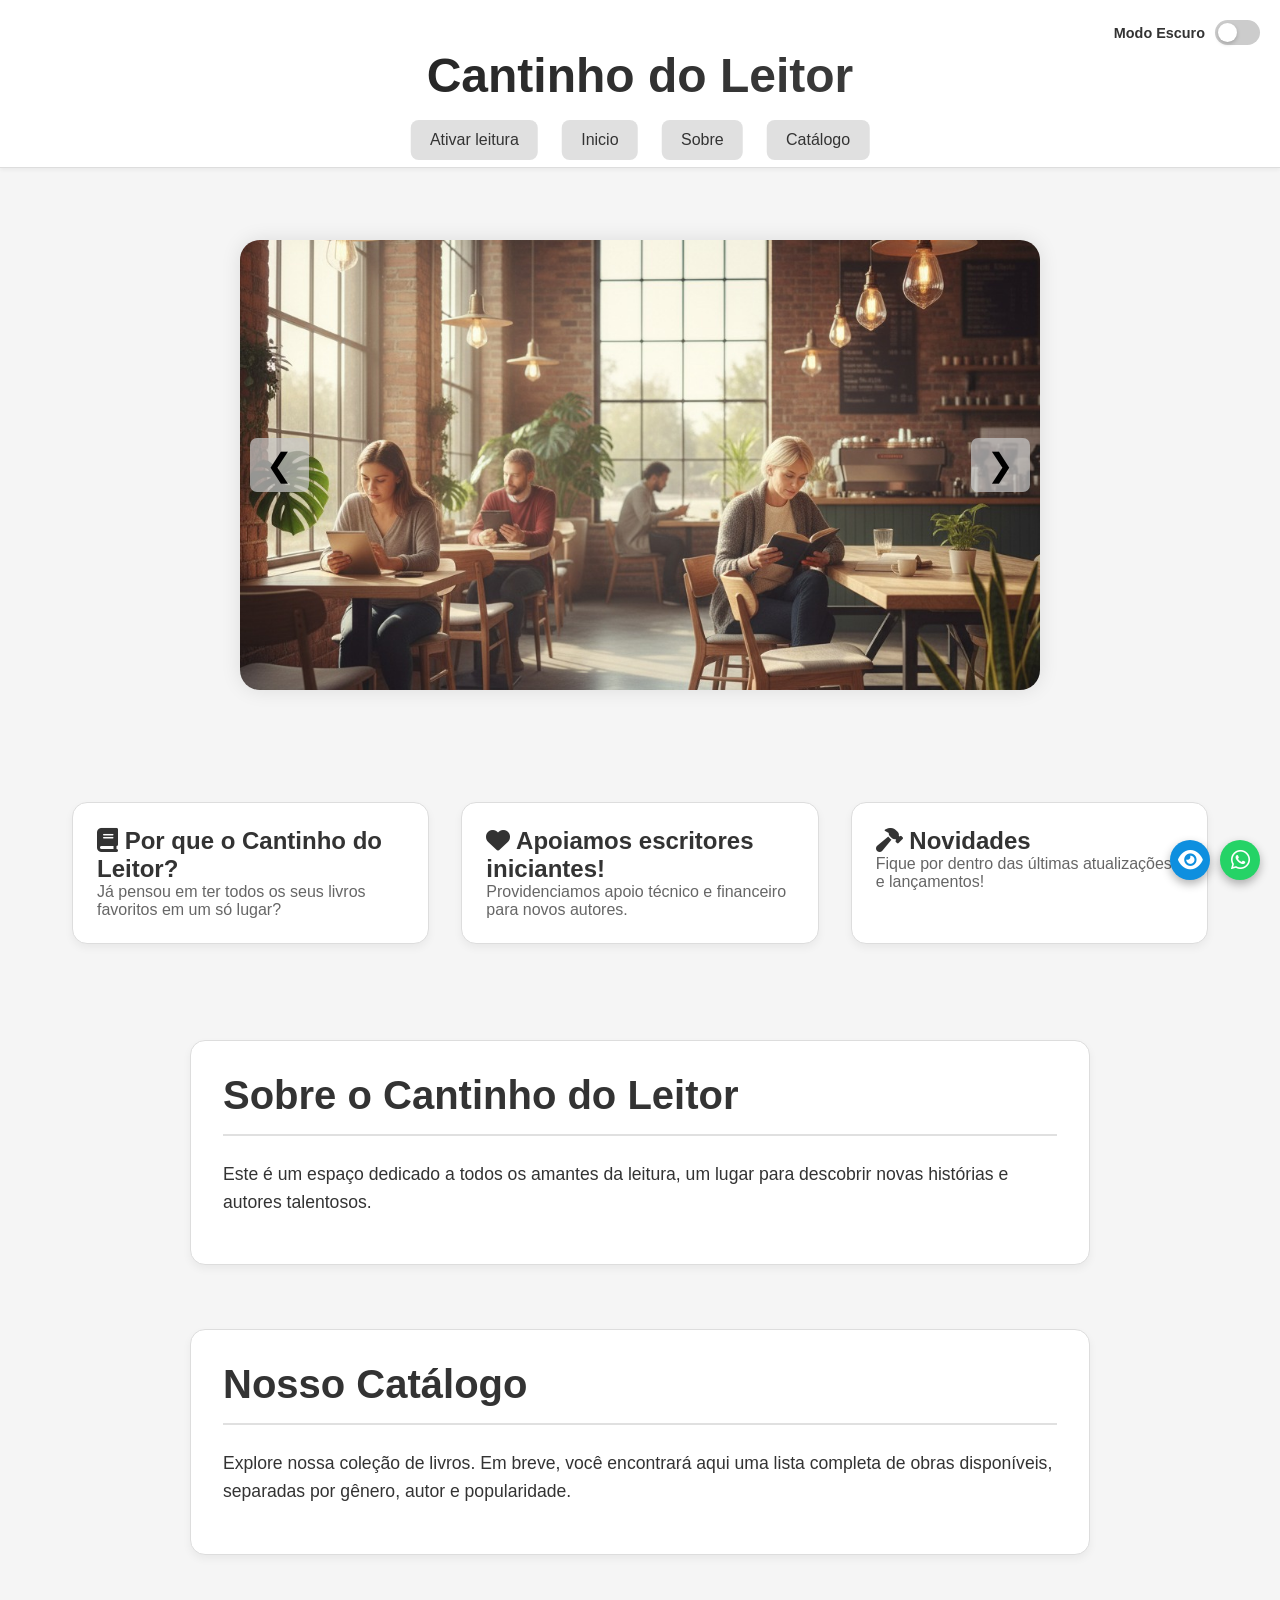
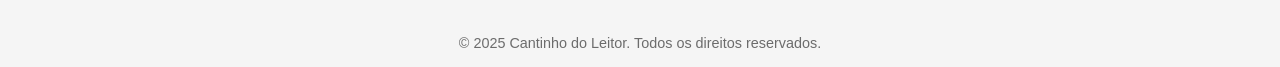
==== index.html @ 101435f4 "Imagens index.html" ====
<!DOCTYPE html>
<html>

<head>
  <meta charset="UTF-8" />
  <meta name="viewport" content="width=device-width, initial-scale=1.0">
  <link rel="stylesheet" href="index.css" />
  <link rel="stylesheet" href="https://cdnjs.cloudflare.com/ajax/libs/font-awesome/6.4.0/css/all.min.css">
  <title>Cantinho do Leitor - Facilidade em leitura!</title>
</head>

<body>
  <header>
    <div class="toggle-container">
        <span class="toggle-text">Modo Escuro</span>
        <input type="checkbox" id="fotossensibilidade-toggle" class="toggle-switch">
        <label for="fotossensibilidade-toggle" class="toggle-label"></label>
    </div>

    <h1>Cantinho do Leitor</h1>
    
    <div class="main-nav-buttons">
      <button id="leitorTelaBtn">Ativar leitura</button>
      <button id="navInicio">Inicio</button>
      <button id="navSobre">Sobre</button>
      <button id="navCatalogo">Catálogo</button>
    </div>
  </header>
  
  <main>
    <div class="slider-container">
      <div class="slides">
        <div class="slide"><img src="livro1.jpeg" alt="Livro 1"></div>
        <div class="slide"><img src="livro2.jpeg" alt="Livro 2"></div>
        <div class="slide"><img src="livro3.jpeg" alt="Livro 3"></div>
      </div>
      <button class="prev">&#10094;</button>
      <button class="next">&#10095;</button>
    </div>
    <div>
    <section class="topicos">
      <div class="cartao">
        <h2><i class="fas fa-book"></i> Por que o Cantinho do Leitor?</h2>
        <p>Já pensou em ter todos os seus livros favoritos em um só lugar?</p>
      </div>
      <div class="cartao">
        <h2><i class="fas fa-heart"></i> Apoiamos escritores iniciantes!</h2>
        <p>Providenciamos apoio técnico e financeiro para novos autores.</p>
      </div>
      <div class="cartao">
        <h2><i class="fas fa-hammer"></i> Novidades</h2>
        <p>Fique por dentro das últimas atualizações e lançamentos!</p>
      </div>
      </section>

    <section id="sobre" class="conteudo-secao">
      <div>
      <h2>Sobre o Cantinho do Leitor</h2>
      <p>Este é um espaço dedicado a todos os amantes da leitura, um lugar para descobrir novas histórias e autores talentosos.</p>
      </div>
    </section>

    <section id="catalogo" class="conteudo-secao">
      <div>
      <h2>Nosso Catálogo</h2>
      <p>Explore nossa coleção de livros. Em breve, você encontrará aqui uma lista completa de obras disponíveis, separadas por gênero, autor e popularidade.</p>
      </section>
    </div>
  </main>
  
  <footer>
    <a href="https://wa.me/62985600882?text=Olá,preciso%20de%20ajuda%21" class="btn-flutuante" id="btn-whatsapp" target="_blank">
      <i class="fab fa-whatsapp"></i>
    </a>
    <a class="btn-flutuante" id="btn-flutuante2">
      <i class="fas fa-eye"></i>
    </a>
    <p class="footer">&copy; 2025 Cantinho do Leitor. Todos os direitos reservados.</p>
  </footer>


  <script>
    // Slide
    const slides = document.querySelector('.slides');
    const slide = document.querySelectorAll('.slide');
    let index = 0;
    
    function showSlide(i) {
      index += i;
      if (index < 0) index = slide.length - 1;
      if (index >= slide.length) index = 0;
      slides.style.transform = `translateX(${-index * 100}%)`;
    }
    
    document.querySelector('.prev').addEventListener('click', () => showSlide(-1));
    document.querySelector('.next').addEventListener('click', () => showSlide(1));
    
    setInterval(() => {
        const isFotosensibilidadeActive = document.getElementById('fotossensibilidade-toggle').checked;
        if (!isFotosensibilidadeActive) {
            showSlide(1);
        }
    }, 5000);

    // Modo fotossensivel
    const toggle = document.getElementById('fotossensibilidade-toggle');
    toggle.addEventListener('change', function() {
        document.body.classList.toggle('fotossensibilidade', this.checked);
    });

    // Alto contraste
    const btnContraste = document.getElementById('btn-flutuante2');
    btnContraste.addEventListener('click', function() {
        document.body.classList.toggle('high-contrast');
    });
// Leitor de tela junto com o highlight no mouse
const cursorHighlight = document.createElement('div');
cursorHighlight.id = 'cursor-highlight';
document.body.appendChild(cursorHighlight);
window.addEventListener('mousemove', function(e) {
    if (leituraAtiva) {
        cursorHighlight.style.left = e.clientX + 'px';
        cursorHighlight.style.top = e.clientY + 'px';
    }
});
let synth = window.speechSynthesis;
let leituraAtiva = false;
let ultimoElementoLido = null;

function lerTexto(texto) {
    if (synth.speaking) {
        synth.cancel();
    }
    if (texto && texto.trim().length > 2) {
        const utter = new SpeechSynthesisUtterance(texto);
        utter.lang = 'pt-BR';
        synth.speak(utter);
    }
}
const btnLeitor = document.getElementById('leitorTelaBtn');
btnLeitor.addEventListener('click', function() {
    leituraAtiva = !leituraAtiva;
    this.textContent = leituraAtiva ? 'Desativar leitura' : 'Ativar leitura';
    
    
    if (leituraAtiva) {
        cursorHighlight.classList.add('visivel');
    } else {
        cursorHighlight.classList.remove('visivel');
        synth.cancel();
        ultimoElementoLido = null;
    }
});
document.body.addEventListener('mouseover', function(e) {
    if (leituraAtiva) {
        const target = e.target;
        if (target !== document.body && target !== ultimoElementoLido) {
            const tagName = target.tagName;
            if (['P', 'H1', 'H2', 'BUTTON', 'A', 'IMG'].includes(tagName)) {
                const textoParaLer = target.innerText || target.alt || '';
                if (textoParaLer.trim() !== '' && textoParaLer.trim().length > 2) {
                    ultimoElementoLido = target;
                    lerTexto(textoParaLer);
                }
            }
        }
    }
});
  </script>
  <div vw class="enabled">
    <div vw-access-button class="active"></div>
    <div vw-plugin-wrapper>
      <div class="vw-plugin-top-wrapper"></div> 
    </div>
  </div>
  <script src="https://vlibras.gov.br/app/vlibras-plugin.js"></script>
  <script>
    new window.VLibras.Widget('https://vlibras.gov.br/app');
  </script>
<script>
document.getElementById('navInicio').addEventListener('click', function() {
    window.scrollTo({
        top: 0,
        behavior: 'smooth'
    });
});

document.getElementById('navSobre').addEventListener('click', function() {
    document.getElementById('sobre').scrollIntoView({
        behavior: 'smooth'
    });
});

document.getElementById('navCatalogo').addEventListener('click', function() {
    document.getElementById('catalogo').scrollIntoView({
        behavior: 'smooth'
    });
});
</script>
</body>

</html>
---- index.css ----
* {
  margin: 0;
  padding: 0;
  box-sizing: border-box;
  font-family: 'Segoe UI', Tahoma, Geneva, Verdana, sans-serif;
}

/* Modo normal(claro) */
body {
  background-color: #f5f5f5;
  color: #333333;
  overflow-x: hidden;
  padding-top: 10rem;
}

header {
  position: fixed;
  top: 0;
  left: 0;
  width: 100%;
  z-index: 1000;
  background-color: #ffffff;
  color: #333333;
  text-align: center;
  padding: 3rem;
  border-bottom: 1px solid #ddd;
  box-shadow: 0 2px 4px rgba(0, 0, 0, 0.05);
  backdrop-filter: none !important;
}

h1 {
  font-size: 3rem;
  margin-bottom: 1rem;
  background: linear-gradient(90deg, #161616, #4b4b4b);
  -webkit-background-clip: text;
  background-clip: text;
  color: transparent;
  text-shadow: none;
}

.main-nav-buttons {
  display: flex;
  justify-content: center;
  align-items: center;
  gap: 1.5rem;
  position: absolute;
  top: 7.5rem;
  left: 50%;
  transform: translateX(-50%);
  z-index: 1001;
}

#navInicio, #navSobre, #navCatalogo, #leitorTelaBtn {
  padding: 0.7rem 1.2rem;
  border-radius: 8px;
  background: #e0e0e0;
  color: #333333;
  border: none;
  cursor: pointer;
  font-size: 1rem;
  transition: background 0.3s ease, color 0.3s ease, transform 0.2s ease;
}

#navInicio:hover, #navSobre:hover, #navCatalogo:hover, #leitorTelaBtn:hover {
  background: #cccccc;
  color: #000000;
  transform: scale(1.05);
}

.topicos {
  position: relative;
  z-index: 5;
  max-width: 1200px;
  margin: 0 auto;
  padding: 2rem;
  display: grid;
  grid-template-columns: repeat(auto-fit, minmax(300px, 1fr));
  gap: 2rem;
}

.cartao {
  background-color: #ffffff;
  border-radius: 15px;
  padding: 1.5rem;
  transition: transform 0.3s ease, box-shadow 0.3s ease;
  border: 1px solid #ddd;
  box-shadow: 0 4px 8px rgba(0,0,0,0.05);
}

.footer {
  text-align: center;
  padding: 1rem;
  font-size: 0.9rem;
  opacity: 0.7;
}

.cartao h2 {
  color: #333;
}

.cartao p {
  color: #666;
}

/* Botoes flutuantes */
.btn-flutuante {
  position: fixed;
  bottom: 20px;
  color: white;
  border-radius: 50%;
  width: 40px;
  height: 40px;
  display: flex;
  align-items: center;
  justify-content: center;
  font-size: 22px;
  text-decoration: none;
  box-shadow: 0 4px 10px rgba(0,0,0,0.3);
  transition: background-color 0.3s ease, transform 0.2s ease;
  z-index: 1000;
  cursor: pointer;
}

.btn-flutuante:hover {
  transform: scale(1.1);
}

#btn-whatsapp {
  right: 20px;
  background-color: #25D366;
}
#btn-whatsapp:hover {
  background-color: #1DA851;
}

#btn-flutuante2 {
  right: 70px;
  background-color: #0e8fdf;
}
#btn-flutuante2:hover {
  background-color: #0b70ae;
}

/* Slide */
.slider-container {
  position: relative;
  max-width: 800px;
  margin: 5rem auto;
  margin-top: 5rem;
  overflow: hidden;
  border-radius: 20px;
  box-shadow: 0 0 20px rgba(0,0,0,0.1);
}

.slides {
  display: flex;
  transition: transform 0.5s ease-in-out;
  width: 100%;
}

.slide {
  min-width: 100%;
}

.slide img {
  width: 100%;
  height: 450px;
  object-fit: cover;
  display: block;
}

.prev, .next {
  position: absolute;
  top: 50%;
  transform: translateY(-50%);
  background-color: rgba(200, 200, 200, 0.7);
  color: #000000;
  border: none;
  font-size: 2rem;
  padding: 0.5rem 1rem;
  cursor: pointer;
  border-radius: 7px;
  z-index: 10;
}

.prev { left: 10px; }
.next { right: 10px; }

.conteudo-secao {
  max-width: 900px;
  margin: 4rem auto; 
  padding: 2rem;
  background-color: #ffffff;
  border-radius: 15px;
  border: 1px solid #ddd;
  box-shadow: 0 4px 8px rgba(0,0,0,0.05);
  transition: transform 0.3s ease, box-shadow 0.3s ease;
}

/* Hover geral */
.cartao:hover,
.conteudo-secao:hover {
  transform: translateY(-5px);
  box-shadow: 0 8px 16px rgba(0,0,0,0.1);
}

.conteudo-secao h2 {
  font-size: 2.5rem;
  margin-bottom: 1.5rem;
  border-bottom: 2px solid #e0e0e0;
  padding-bottom: 1rem;
}

.conteudo-secao p {
  font-size: 1.1rem;
  line-height: 1.6;
  margin-bottom: 1rem;
}

/* Toggle do modo fotossensivel */
.toggle-container {
    position: absolute;
    top: 20px;
    right: 20px;
    display: flex;
    align-items: center;
    gap: 10px;
    z-index: 1002;
}

.toggle-text {
    color: #333333;
    font-size: 0.9rem;
    font-weight: bold;
    transition: color 0.3s ease;
}

.toggle-switch {
    display: none;
}

.toggle-label {
    width: 45px;
    height: 25px;
    background-color: #ccc;
    border-radius: 9999px;
    position: relative;
    cursor: pointer;
    transition: background-color 0.3s ease;
}

.toggle-label::after {
    content: '';
    display: block;
    width: 19px;
    height: 19px;
    border-radius: 50%;
    background-color: #fff;
    position: absolute;
    top: 3px;
    left: 3px;
    transition: transform 0.3s ease;
    box-shadow: 0 2px 4px rgba(0,0,0,0.2);
}

.toggle-switch:checked + .toggle-label {
    background-color: #4c3a7a;
}

.toggle-switch:checked + .toggle-label::after {
    transform: translateX(20px);
}

@media (max-width: 768px) {
  .slide img { height: 250px; }
}

/* Modo alto contraste*/
.high-contrast {
  background-color: #000000 !important;
  color: #ffff00 !important;
}
.high-contrast header,
.high-contrast h1,
.high-contrast h2,
.high-contrast p,
.high-contrast section#sobre.conteudo-secao,
.high-contrast section#catalogo.conteudo-secao,
.high-contrast label.toggle-label,
.high-contrast label.toggle-label::after,
.high-contrast span.toggle-text,
.high-contrast .main-nav-buttons button,
.high-contrast .topicos,
.high-contrast .cartao,
.high-contrast .slider-container,
.high-contrast .prev,
.high-contrast .next,
.high-contrast footer {
  background-color: #000000 !important;
  color: #ffff00 !important;
  border-color: #ffff00 !important;
}
.high-contrast a,
.high-contrast a:visited {
  color: #00ffff !important; 
}
.high-contrast .fas,
.high-contrast .fab {
  color: #ffff00 !important;
}
.high-contrast .btn-flutuante2 {
    background-color: #00ffff !important;
    color: #000000 !important;
}

/* Modo fotossensivel */
.fotossensibilidade {
  background-color: rgb(24, 23, 23) !important;
  color: white !important;
}

.fotossensibilidade header {
  background: black !important;
  color: white !important;
  box-shadow: 0 2px 8px rgba(221, 221, 221, 0.1) !important;
  border-bottom: none !important;
}

.fotossensibilidade h1 {
  background: linear-gradient(90deg #999999) !important;
  -webkit-background-clip: text;
  background-clip: text;
  color: transparent;
  text-shadow: 0 0 10px rgba(255, 255, 255, 0.3);
}

.fotossensibilidade #navInicio, 
.fotossensibilidade #navSobre, 
.fotossensibilidade #navCatalogo,
.fotossensibilidade #leitorTelaBtn {
  background: #141414 !important;
  color: #ffffff !important;
}

.fotossensibilidade #navInicio:hover, 
.fotossensibilidade #navSobre:hover, 
.fotossensibilidade #navCatalogo:hover,
.fotossensibilidade #leitorTelaBtn:hover {
  background: #ffffff !important;
  color: #000000 !important;
  transform: scale(1.05) !important;
}

.fotossensibilidade .cartao {
  background: rgba(255, 255, 255, 0.1) !important;
  backdrop-filter: blur(10px) !important;
  border: 1px solid rgba(255, 255, 255, 0.1) !important;
  box-shadow: none !important;
}

.fotossensibilidade .cartao h2 {
  color: white !important;
}

.fotossensibilidade .cartao p {
  color: #ccc !important;
}

.fotossensibilidade .slider-container {
    box-shadow: 0 0 20px rgba(0,0,0,0.5) !important;
}

.fotossensibilidade .prev,
.fotossensibilidade .next {
    background: rgba(0,0,0,0.5) !important;
    color: white !important;
}

.fotossensibilidade .toggle-text {
    color: white !important;
}

.fotossensibilidade .toggle-label {
    background-color: #555 !important;
}

.fotossensibilidade .conteudo-secao {
  background: rgba(255, 255, 255, 0.1) !important;
  backdrop-filter: blur(10px) !important;
  border: 1px solid rgba(255, 255, 255, 0.1) !important;
  box-shadow: none !important;
}

.fotossensibilidade .conteudo-secao h2,
.fotossensibilidade .conteudo-secao p {
  color: white !important;
}

.fotossensibilidade .conteudo-secao h2 {
    border-bottom-color: rgba(255, 255, 255, 0.2) !important;
}
/* bolinha no mouse */
#cursor-highlight {
  position: fixed;
  width: 40px;
  height: 40px;
  border-radius: 50%;

  border: 2px solid rgba(29, 103, 209, 0.7);
  background-color: rgba(29, 103, 209, 0.1);
  box-shadow: 0 0 10px rgba(29, 103, 209, 0.5);
  pointer-events: none;
  z-index: 9999;
  transform: translate(-50%, -50%);
  opacity: 0;
  transition: opacity 0.3s ease-in-out;
}
#cursor-highlight.visivel {
  opacity: 1;
}
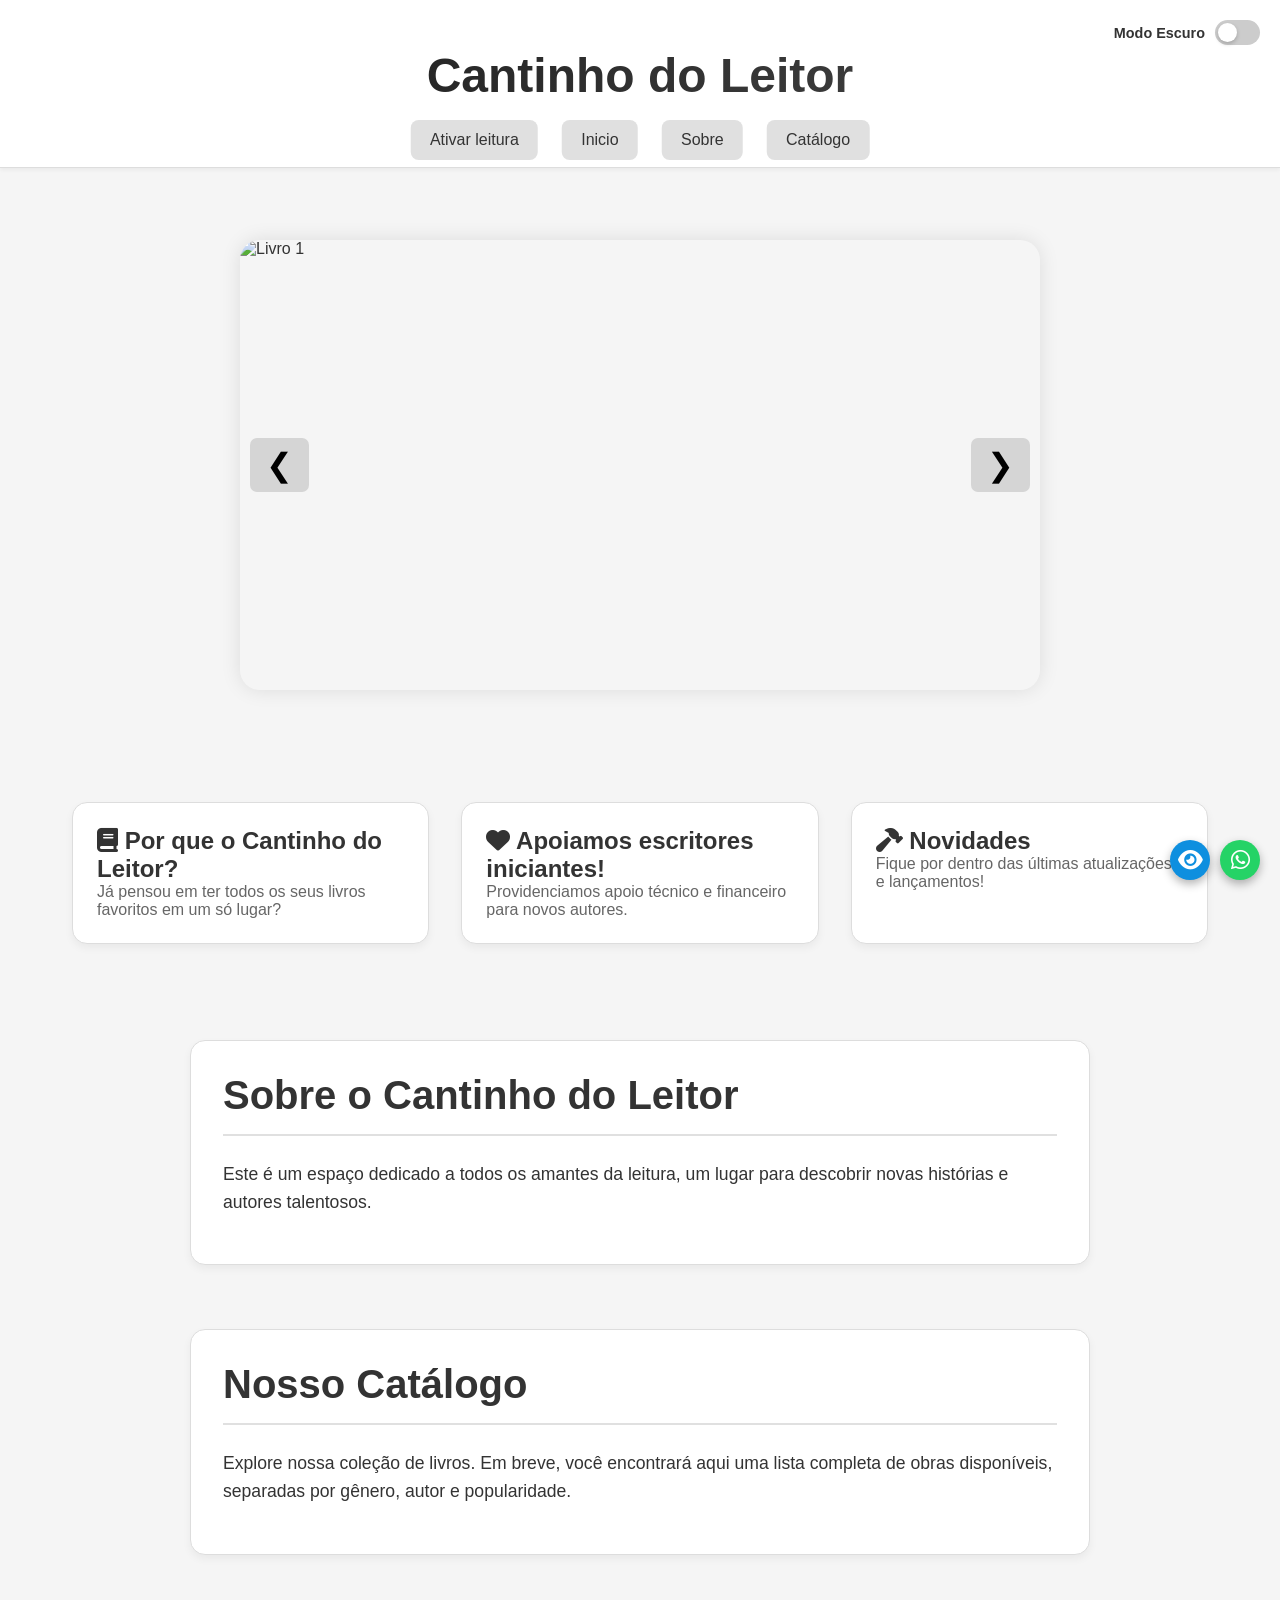
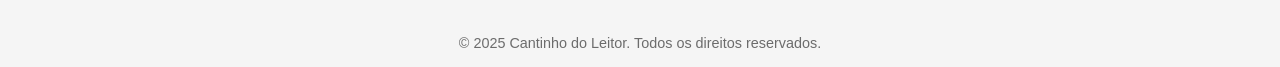
==== commit 036c2cda: "responsivo" ====
--- a/index.html
+++ b/index.html
@@ -30,9 +30,9 @@
   <main>
     <div class="slider-container">
       <div class="slides">
-        <div class="slide"><img src="livro1.jpeg" alt="Livro 1"></div>
-        <div class="slide"><img src="livro2.jpeg" alt="Livro 2"></div>
-        <div class="slide"><img src="livro3.jpeg" alt="Livro 3"></div>
+        <div class="slide"><img src="..livro1.jpeg" alt="Livro 1"></div>
+        <div class="slide"><img src="..livro2.jpeg" alt="Livro 2"></div>
+        <div class="slide"><img src="..livro3.jpeg" alt="Livro 3"></div>
       </div>
       <button class="prev">&#10094;</button>
       <button class="next">&#10095;</button>
@@ -198,5 +198,4 @@
 });
 </script>
 </body>
-
-</html>
+</html>
--- a/index.css
+++ b/index.css
@@ -417,4 +417,71 @@
 }
 #cursor-highlight.visivel {
   opacity: 1;
+}
+
+@media (max-width: 768px) {
+
+  body {
+    padding-top: 9rem;
+  }
+  header {
+    padding: 1.5rem 1rem;
+  }
+
+  h1 {
+    font-size: 2rem;
+    margin-bottom: 0.5rem;
+  }
+  .main-nav-buttons {
+    position: relative;
+    top: auto;
+    left: auto;
+    transform: none;
+    gap: 0.5rem;
+    flex-wrap: wrap;
+    margin-top: 1rem;
+    padding: 0 1rem;
+  }
+
+  #navInicio, #navSobre, #navCatalogo, #leitorTelaBtn {
+    font-size: 0.9rem;
+    padding: 0.6rem 0.8rem;
+  }
+  
+  .toggle-container {
+    top: 15px;
+    right: 15px;
+    gap: 8px;
+  }
+
+  .slider-container {
+    margin-top: 1rem;
+  }
+  
+  .slide img {
+    height: 250px;
+  }
+
+  .topicos, .conteudo-secao {
+    padding: 1.5rem 1rem;
+    margin: 2rem auto;
+  }
+
+  .conteudo-secao h2, .cartao h2 {
+    font-size: 1.5rem;
+  }
+
+  .conteudo-secao p, .cartao p {
+    font-size: 1rem;
+  }
+
+  .btn-flutuante {
+    width: 35px;
+    height: 35px;
+    font-size: 18px;
+  }
+
+  #btn-flutuante2 {
+    right: 65px;
+  }
 }
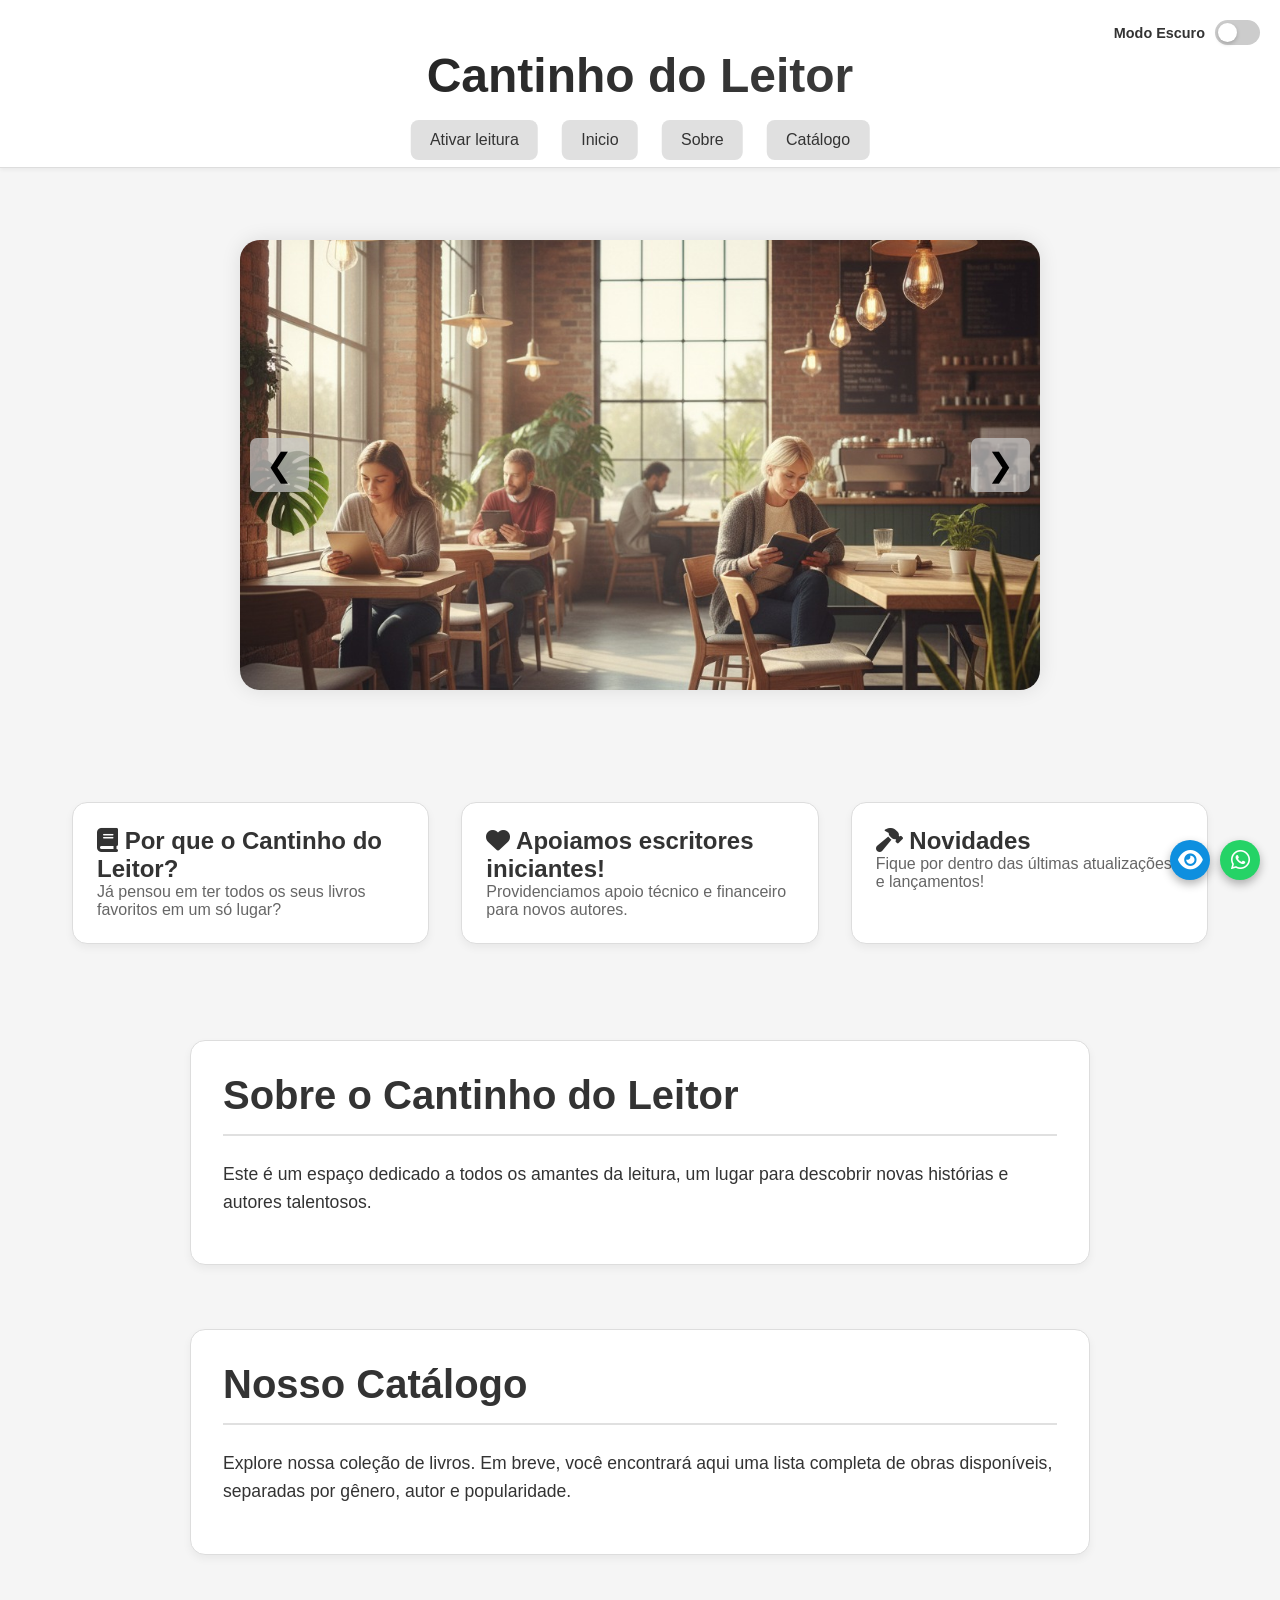
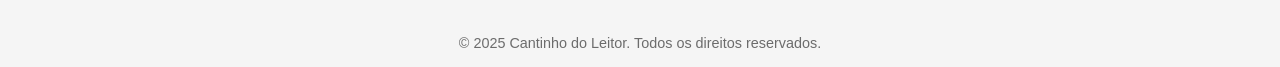
==== commit 293acb6c: "Update index.html" ====
--- a/index.html
+++ b/index.html
@@ -30,9 +30,9 @@
   <main>
     <div class="slider-container">
       <div class="slides">
-        <div class="slide"><img src="..livro1.jpeg" alt="Livro 1"></div>
-        <div class="slide"><img src="..livro2.jpeg" alt="Livro 2"></div>
-        <div class="slide"><img src="..livro3.jpeg" alt="Livro 3"></div>
+        <div class="slide"><img src="livro1.jpeg" alt="Livro 1"></div>
+        <div class="slide"><img src="livro2.jpeg" alt="Livro 2"></div>
+        <div class="slide"><img src="livro3.jpeg" alt="Livro 3"></div>
       </div>
       <button class="prev">&#10094;</button>
       <button class="next">&#10095;</button>
@@ -198,4 +198,5 @@
 });
 </script>
 </body>
-</html>+
+</html>
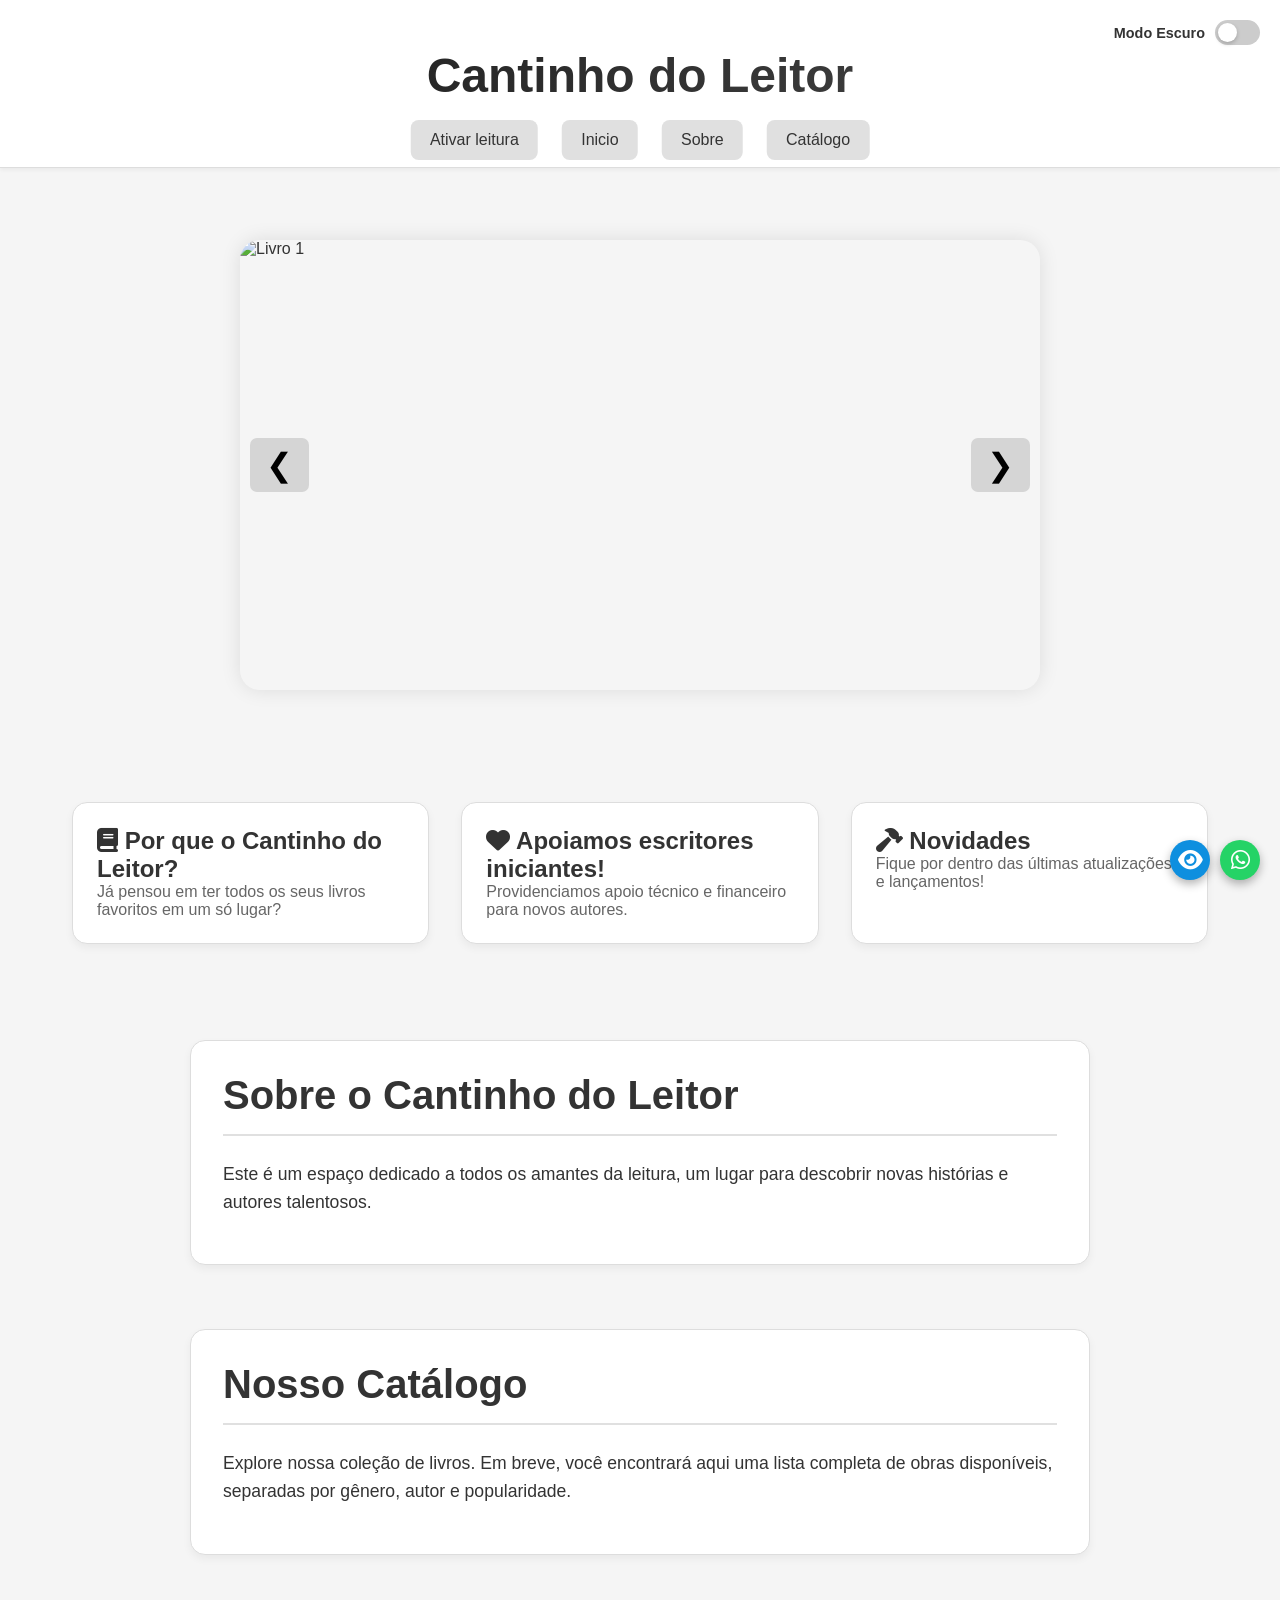
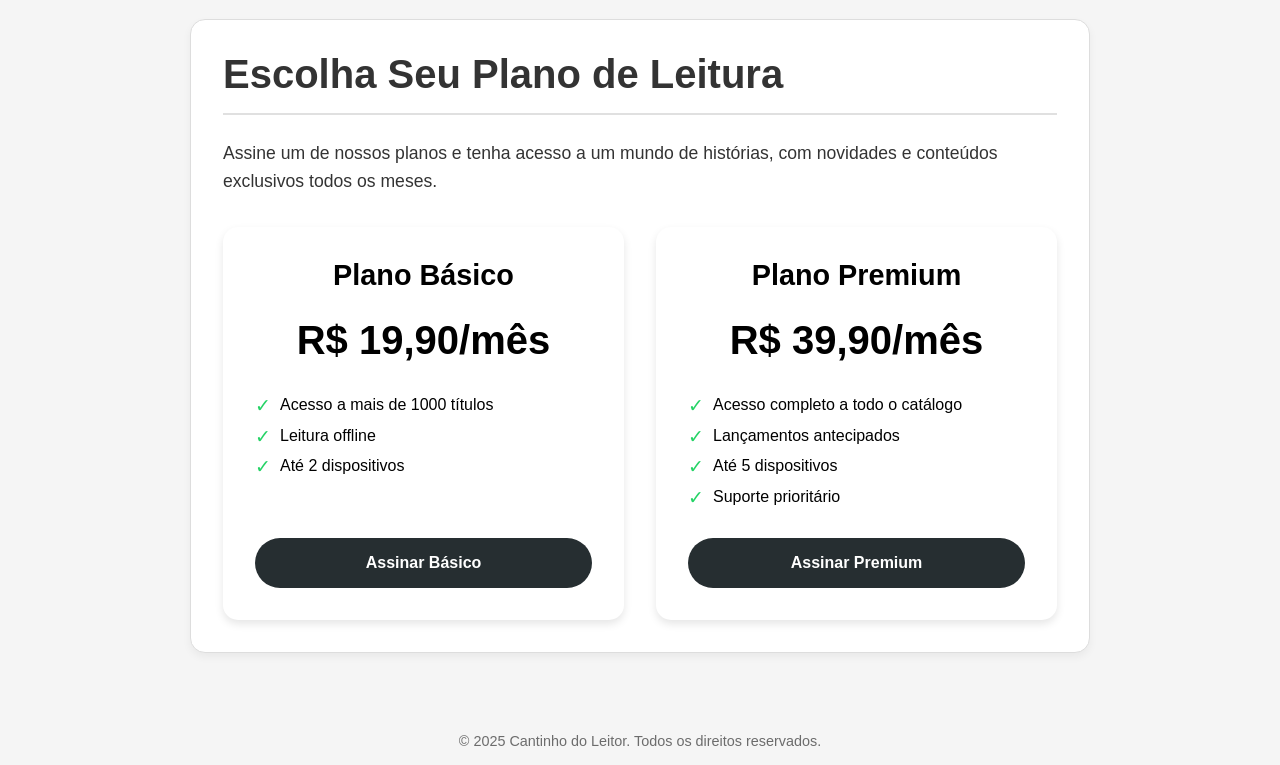
==== commit 43667a1c: "Add files via upload" ====
--- a/index.html
+++ b/index.html
@@ -30,9 +30,9 @@
   <main>
     <div class="slider-container">
       <div class="slides">
-        <div class="slide"><img src="livro1.jpeg" alt="Livro 1"></div>
-        <div class="slide"><img src="livro2.jpeg" alt="Livro 2"></div>
-        <div class="slide"><img src="livro3.jpeg" alt="Livro 3"></div>
+        <div class="slide"><img src="..livro1.jpeg" alt="Livro 1"></div>
+        <div class="slide"><img src="..livro2.jpeg" alt="Livro 2"></div>
+        <div class="slide"><img src="..livro3.jpeg" alt="Livro 3"></div>
       </div>
       <button class="prev">&#10094;</button>
       <button class="next">&#10095;</button>
@@ -68,6 +68,37 @@
     </div>
   </main>
   
+  <section id="planos-assinatura" class="conteudo-secao">
+    <div>
+      <h2>Escolha Seu Plano de Leitura</h2>
+      <p>Assine um de nossos planos e tenha acesso a um mundo de histórias, com novidades e conteúdos exclusivos todos os meses.</p>
+      <div class="container-planos">
+        <div class="plano-cartao">
+          <h3>Plano Básico</h3>
+          <p class="preco">R$ 19,90/mês</p>
+          <ul>
+            <li>Acesso a mais de 1000 títulos</li>
+            <li>Leitura offline</li>
+            <li>Até 2 dispositivos</li>
+            <a style="color: transparent">---</a>
+          </ul>
+          <button class="btn-plano">Assinar Básico</button>
+        </div>
+        <div class="plano-cartao ">
+          <h3>Plano Premium</h3>
+          <p class="preco">R$ 39,90/mês</p>
+          <ul>
+            <li>Acesso completo a todo o catálogo</li>
+            <li>Lançamentos antecipados</li>
+            <li>Até 5 dispositivos</li>
+            <li>Suporte prioritário</li>
+          </ul>
+          <button class="btn-plano">Assinar Premium</button>
+        </div>
+      </div>
+    </div>
+  </section>
+
   <footer>
     <a href="https://wa.me/62985600882?text=Olá,preciso%20de%20ajuda%21" class="btn-flutuante" id="btn-whatsapp" target="_blank">
       <i class="fab fa-whatsapp"></i>
@@ -156,7 +187,7 @@
         const target = e.target;
         if (target !== document.body && target !== ultimoElementoLido) {
             const tagName = target.tagName;
-            if (['P', 'H1', 'H2', 'BUTTON', 'A', 'IMG'].includes(tagName)) {
+            if ([,'LI','H3','P', 'H1', 'H2', 'BUTTON', 'A', 'IMG'].includes(tagName)) {
                 const textoParaLer = target.innerText || target.alt || '';
                 if (textoParaLer.trim() !== '' && textoParaLer.trim().length > 2) {
                     ultimoElementoLido = target;
@@ -198,5 +229,4 @@
 });
 </script>
 </body>
-
-</html>
+</html>
--- a/index.css
+++ b/index.css
@@ -484,4 +484,147 @@
   #btn-flutuante2 {
     right: 65px;
   }
+}
+
+
+
+
+.container-planos {
+    display: grid;
+    grid-template-columns: repeat(auto-fit, minmax(280px, 1fr));
+    gap: 2rem;
+    margin-top: 2rem;
+}
+
+.plano-cartao {
+    background-color: #ffffff;
+    border-radius: 15px;
+    padding: 2rem;
+    text-align: center;
+    box-shadow: 0 4px 8px rgba(0,0,0,0.1);
+    transition: transform 0.3s ease, box-shadow 0.3s ease;
+}
+
+.plano-cartao:hover {
+    transform: translateY(-10px);
+    box-shadow: 0 8px 16px rgba(0,0,0,0.2);
+}
+
+.plano-cartao h3  {
+    font-size: 1.8rem;
+    margin-bottom: 1rem;
+    color: #000000;
+}
+
+
+.plano-cartao .preco {
+    font-size: 2.5rem;
+    font-weight: bold;
+    margin-bottom: 1.5rem;
+    color: #000000;
+}
+
+.plano-cartao ul {
+    list-style: none;
+    padding: 0;
+    margin-bottom: 2rem;
+}
+
+.plano-cartao li {
+    margin-bottom: 0.8rem;
+    font-size: 1rem;
+    color: #000000;
+    text-align: left;
+    position: relative;
+    padding-left: 25px;
+}
+
+.plano-cartao li::before {
+    content: '\2713'; 
+    color: #25D366; 
+    font-size: 1.2rem;
+    position: absolute;
+    left: 0;
+    top: -2px;
+}
+
+.btn-plano {
+    padding: 1rem 2rem;
+    border: none;
+    border-radius: 50px;
+    font-size: 1rem;
+    font-weight: bold;
+    cursor: pointer;
+    transition: background 0.3s ease, transform 0.2s ease;
+    width: 100%;
+    background-color: #262e31;
+    color: #ffffff;
+}
+
+.btn-plano:hover {
+    background-color: #000000;
+    transform: translateY(-3px);
+}
+
+.high-contrast .plano-cartao,
+.high-contrast .conteudo-secao {
+    background-color: #000000 !important;
+    border-color: #ffff00 !important;
+    box-shadow: none !important;
+}
+.high-contrast .plano-destaque,
+.high-contrast .btn-plano {
+    background-color: #000000 !important;
+    color: #ffff00 !important;
+    border-color: #ffff00 !important;
+}
+
+
+.high-contrast .plano-cartao h3,
+.high-contrast .plano-cartao .preco,
+.high-contrast .plano-cartao li,
+.high-contrast .btn-plano {
+    color: #ffff00 !important; 
+}
+
+.high-contrast .plano-cartao li::before {
+    color: #bbff00 !important;
+}
+
+.high-contrast .btn-plano {
+    background-color: #424242 !important;
+    color: #ffff00 !important;
+}
+
+.fotossensibilidade .plano-cartao {
+    background: rgba(255, 255, 255, 0.1) !important;
+    border: 1px solid rgba(255, 255, 255, 0.1) !important;
+    box-shadow: none !important;
+}
+
+.fotossensibilidade .plano-cartao h3,
+.fotossensibilidade .plano-cartao .preco,
+.fotossensibilidade .plano-cartao li,
+.fotossensibilidade .btn-plano  {
+    color: #ffffff !important;
+}
+
+.fotossensibilidade .plano-cartao li::before {
+    color: #25D366 !important;
+}
+
+.fotossensibilidade .btn-plano {
+    background-color: #000000 !important;
+}
+
+@media (max-width: 768px) {
+  .plano-cartao {
+    padding: 1.5rem;
+  }
+  .plano-cartao h3 {
+    font-size: 1.5rem;
+  }
+  .plano-cartao .preco {
+    font-size: 2rem;
+  }
 }
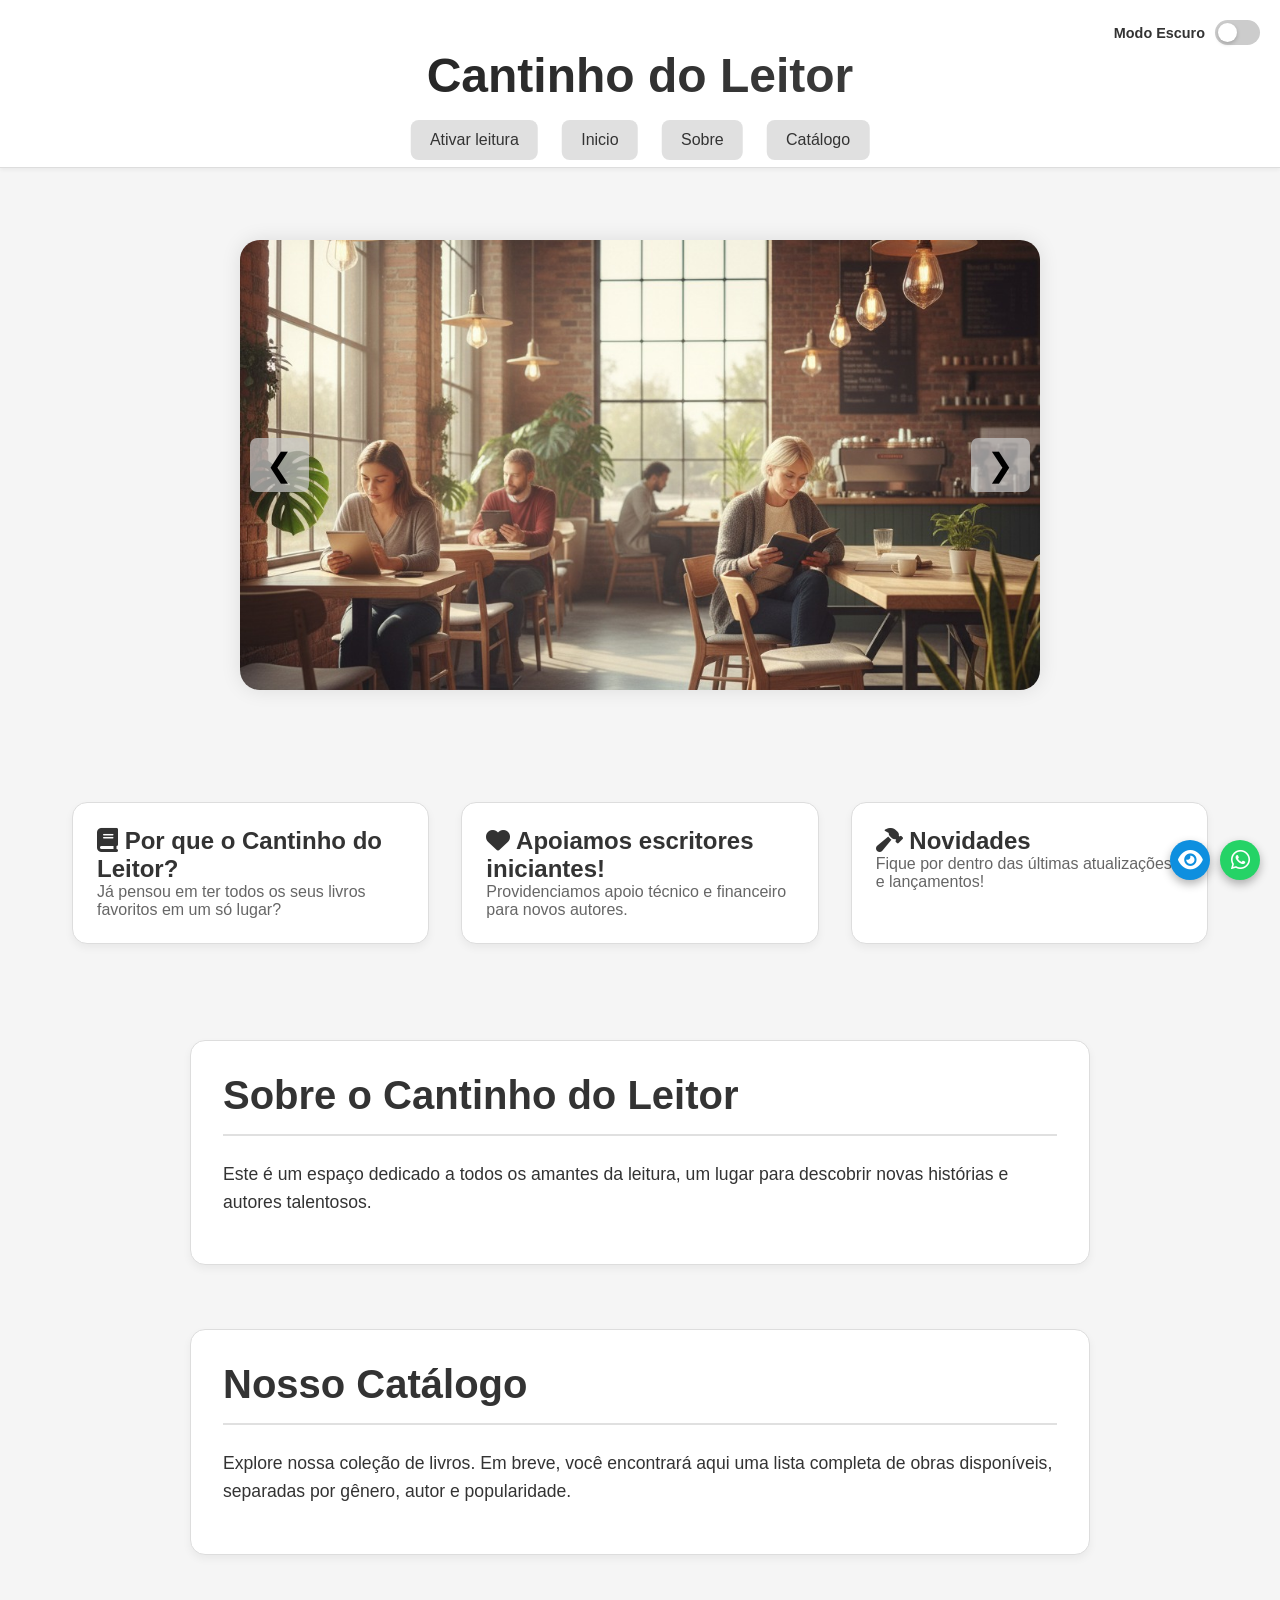
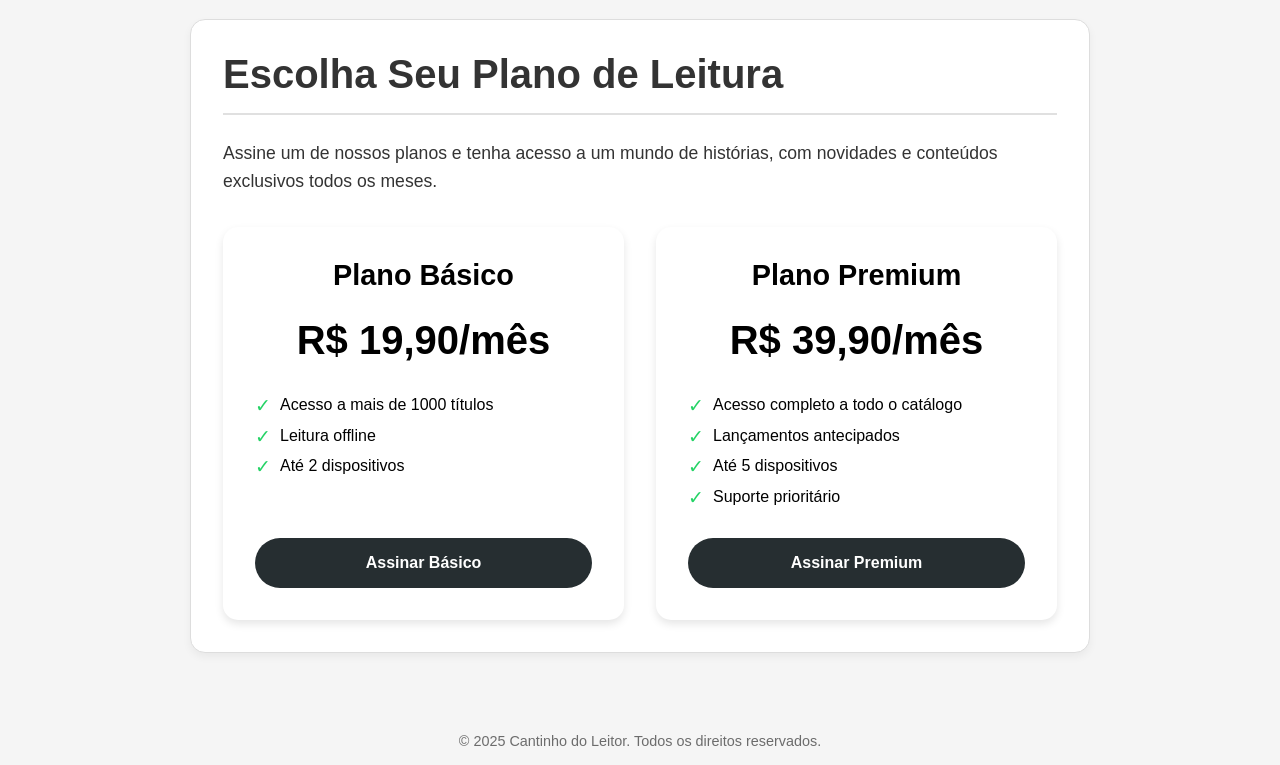
==== commit b83f1c74: "Add files via upload" ====
--- a/index.html
+++ b/index.html
@@ -30,9 +30,9 @@
   <main>
     <div class="slider-container">
       <div class="slides">
-        <div class="slide"><img src="..livro1.jpeg" alt="Livro 1"></div>
-        <div class="slide"><img src="..livro2.jpeg" alt="Livro 2"></div>
-        <div class="slide"><img src="..livro3.jpeg" alt="Livro 3"></div>
+        <div class="slide"><img src="livro1.jpeg" alt="Livro 1"></div>
+        <div class="slide"><img src="livro2.jpeg" alt="Livro 2"></div>
+        <div class="slide"><img src="livro3.jpeg" alt="Livro 3"></div>
       </div>
       <button class="prev">&#10094;</button>
       <button class="next">&#10095;</button>
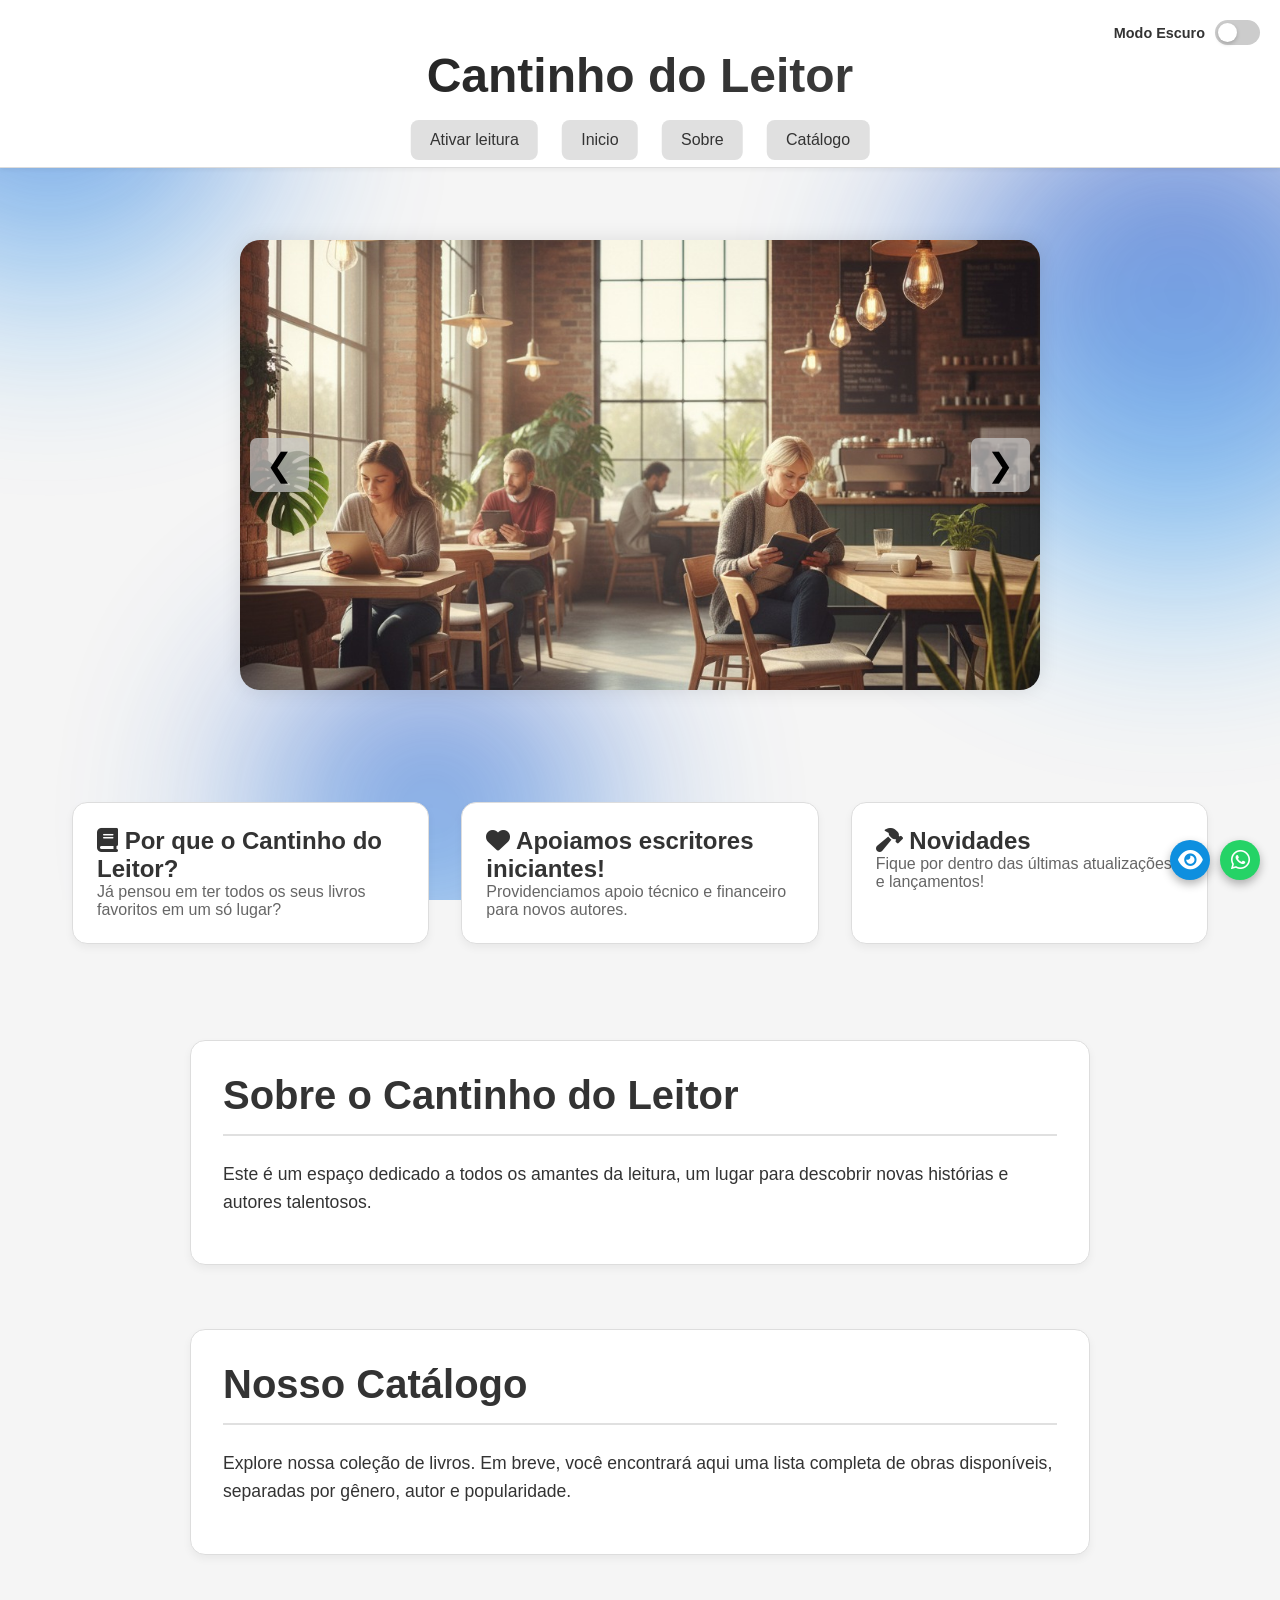
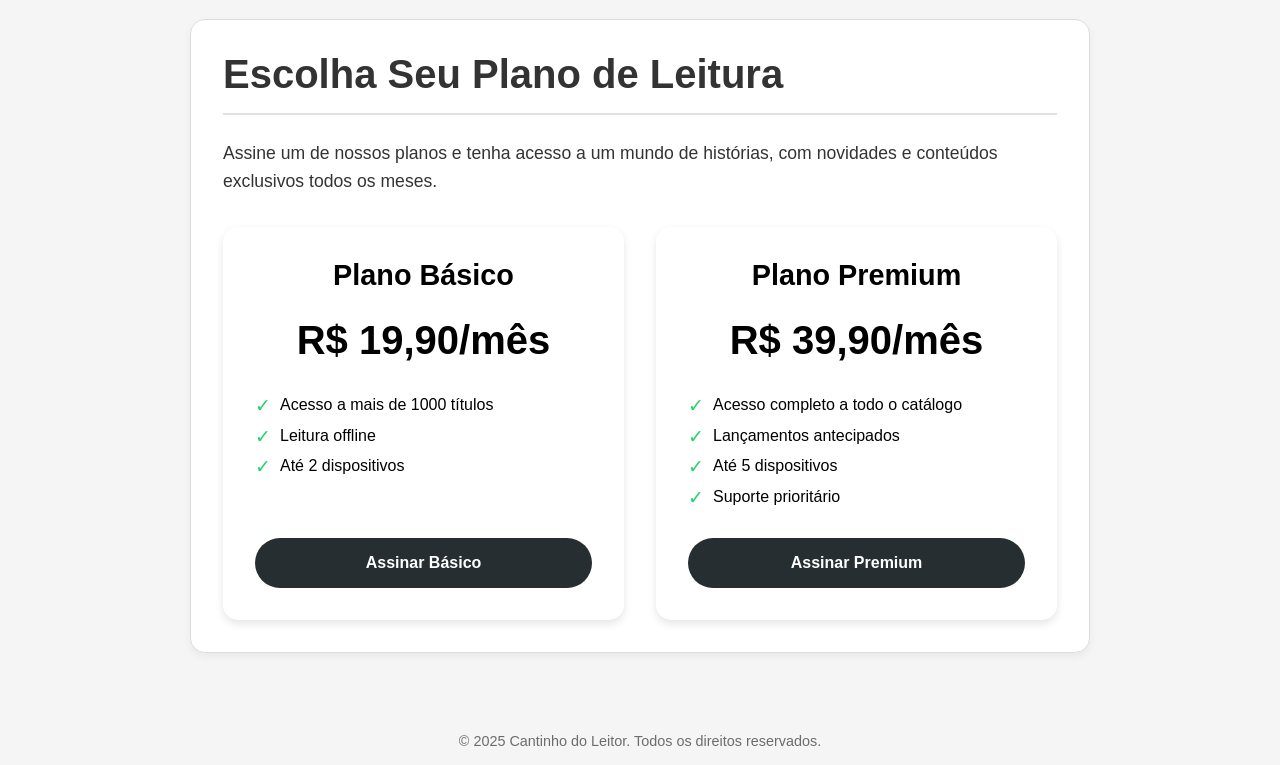
==== commit 2a4b563b: "Add files via upload" ====
--- a/index.html
+++ b/index.html
@@ -9,7 +9,14 @@
   <title>Cantinho do Leitor - Facilidade em leitura!</title>
 </head>
 
-<body>
+<body> 
+  
+  <div class="fundo-animado">
+    <div class="forma"></div>
+    <div class="forma"></div>
+    <div class="forma"></div>
+  </div>
+
   <header>
     <div class="toggle-container">
         <span class="toggle-text">Modo Escuro</span>
@@ -30,9 +37,9 @@
   <main>
     <div class="slider-container">
       <div class="slides">
-        <div class="slide"><img src="livro1.jpeg" alt="Livro 1"></div>
-        <div class="slide"><img src="livro2.jpeg" alt="Livro 2"></div>
-        <div class="slide"><img src="livro3.jpeg" alt="Livro 3"></div>
+        <div class="slide"><img src="imagens/livro1.jpeg" alt="Livro 1"></div>
+        <div class="slide"><img src="imagens/livro2.jpeg" alt="Livro 2"></div>
+        <div class="slide"><img src="imagens/livro3.jpeg" alt="Livro 3"></div>
       </div>
       <button class="prev">&#10094;</button>
       <button class="next">&#10095;</button>
--- a/index.css
+++ b/index.css
@@ -627,4 +627,61 @@
   .plano-cartao .preco {
     font-size: 2rem;
   }
-}+}
+/* Animação de fundo */
+.fundo-animado {
+  position: fixed;
+  top: 0;
+  left: 0;
+  width: 100%;
+  height: 100vh;
+  z-index: -1;
+  overflow: hidden;
+}
+
+.forma {
+  position: absolute;
+  border-radius: 50%;
+  background: linear-gradient(180deg, rgb(31, 69, 192), rgba(0, 157, 255, 0.6));
+  filter: blur(100px);
+  opacity: 0.7;
+}
+
+.forma:nth-child(1) {
+  width: 400px;
+  height: 400px;
+  top: -100px;
+  left: -150px;
+  animation: mover 25s infinite alternate;
+}
+
+.forma:nth-child(2) {
+  width: 500px;
+  height: 500px;
+  top: 10%;
+  right: -150px;
+  animation: mover 30s infinite alternate;
+  animation-delay: -5s;
+}
+
+.forma:nth-child(3) {
+  width: 350px;
+  height: 350px;
+  bottom: -100px;
+  left: 20%;
+  animation: mover 20s infinite alternate;
+  animation-delay: -10s;
+}
+
+.fotossensibilidade .forma {
+    background: linear-gradient(180deg, rgba(88, 88, 84, 0.7), rgba(107, 107, 104, 0.7));
+}
+
+@keyframes mover {
+  from {
+    transform: translate(0, 0) rotate(0deg);
+  }
+  to {
+    transform: translate(300px, 150px) rotate(270deg);
+  }
+}
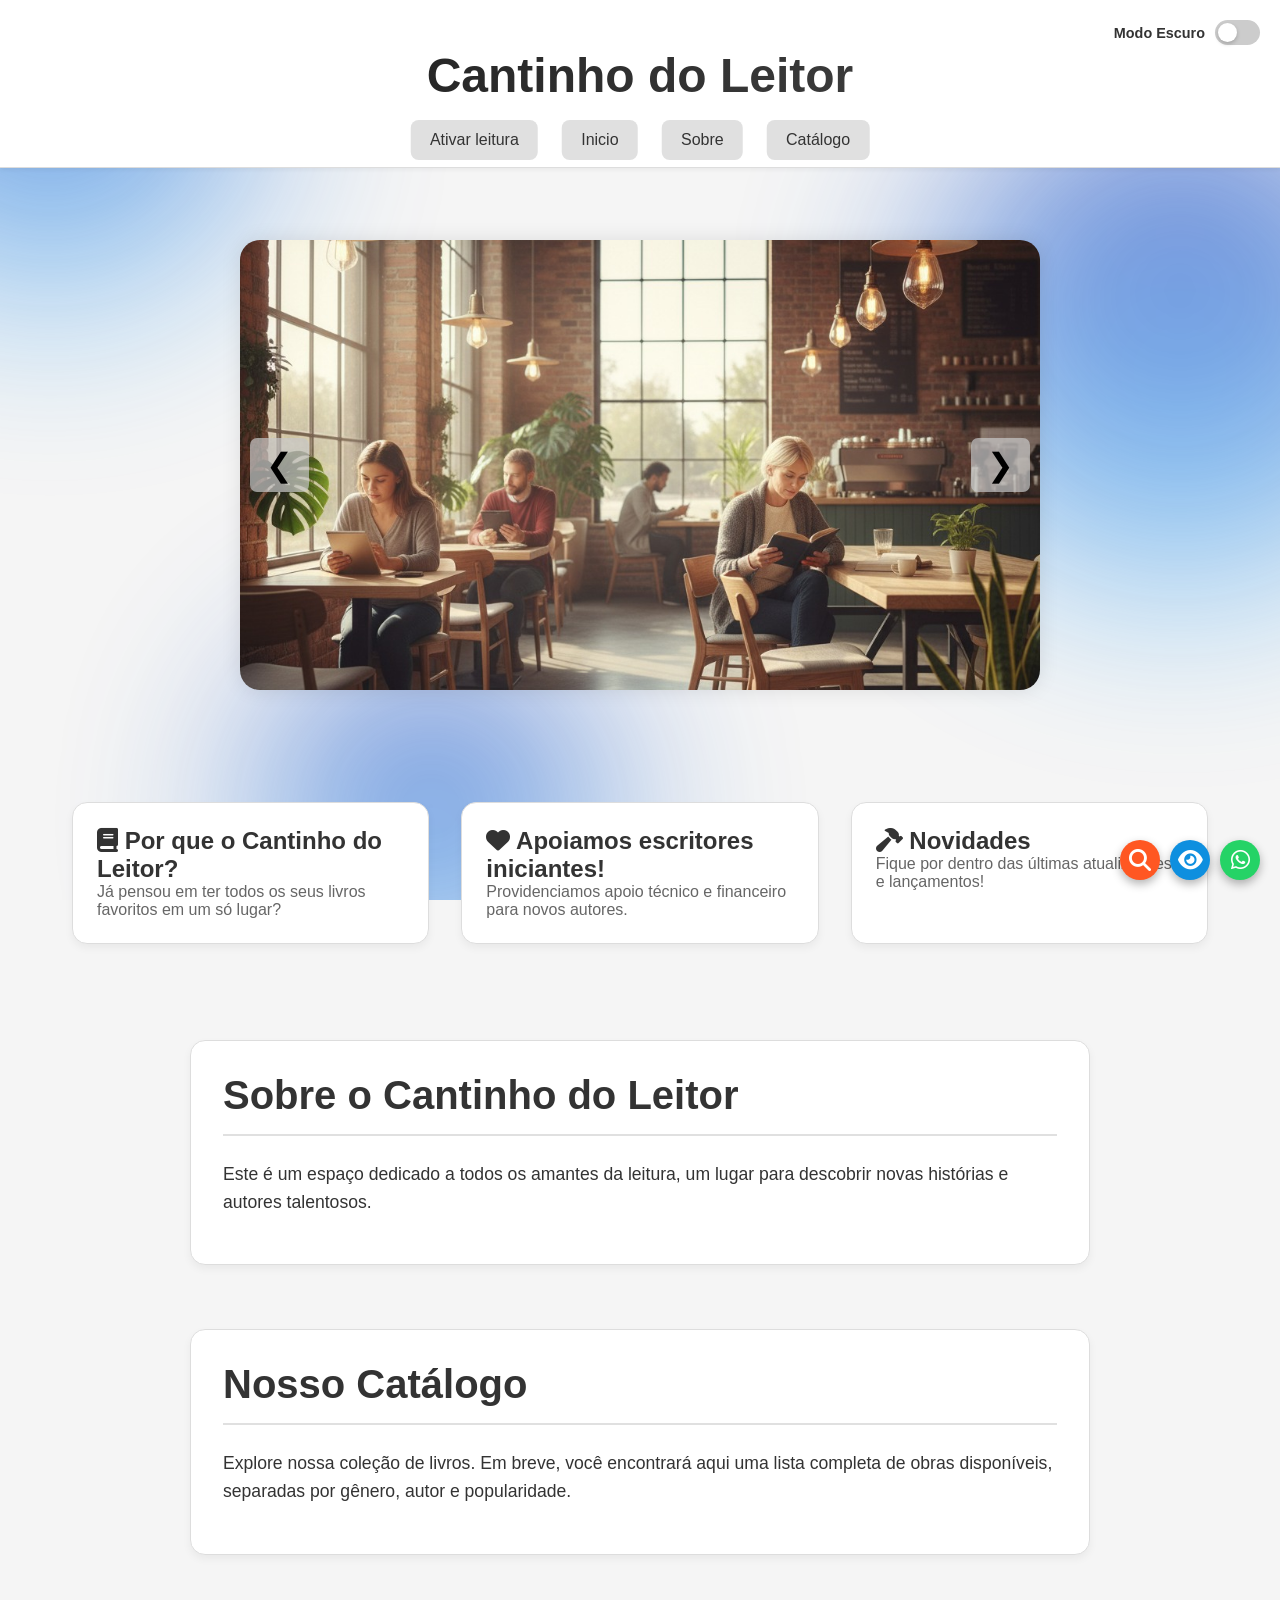
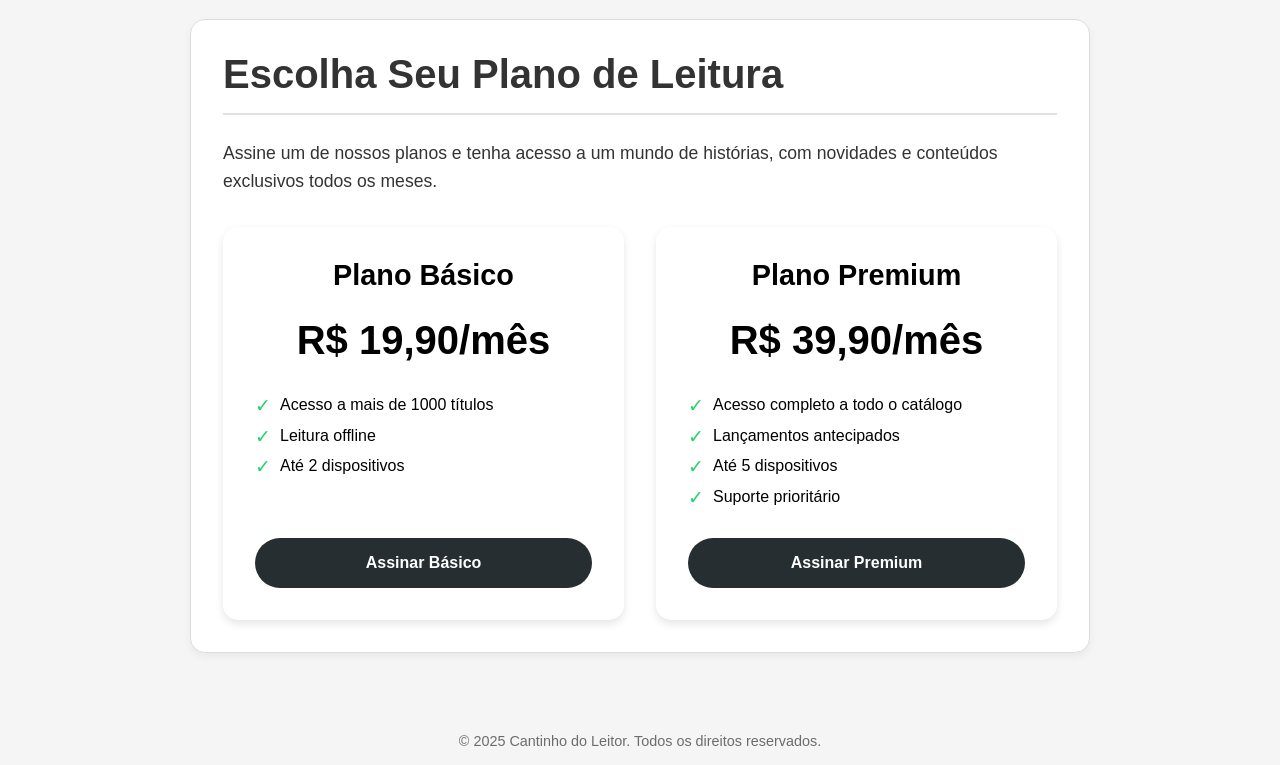
==== commit a652500b: "Add files via upload" ====
--- a/index.html
+++ b/index.html
@@ -114,6 +114,9 @@
       <i class="fas fa-eye"></i>
     </a>
     <p class="footer">&copy; 2025 Cantinho do Leitor. Todos os direitos reservados.</p>
+  <a class="btn-flutuante" id="btn-flutuante3">
+    <i class="fas fa-search"></i>
+  </a>
   </footer>
 
 
@@ -204,6 +207,14 @@
         }
     }
 });
+ const btnAumentarDiminuirFonte = document.getElementById('btn-flutuante3');
+    const rootElement = document.documentElement;
+    const fontSizes = ['100%', '115%', '130%'];
+    let currentSizeIndex = 0;
+    btnAumentarDiminuirFonte.addEventListener('click', function() {
+        currentSizeIndex = (currentSizeIndex + 1) % fontSizes.length;
+        rootElement.style.fontSize = fontSizes[currentSizeIndex];
+    });
   </script>
   <div vw class="enabled">
     <div vw-access-button class="active"></div>
--- a/index.css
+++ b/index.css
@@ -141,6 +141,10 @@
   background-color: #0b70ae;
 }
 
+#btn-flutuante3 {
+  right: 120px;
+  background-color: #ff5722;
+}
 /* Slide */
 .slider-container {
   position: relative;
